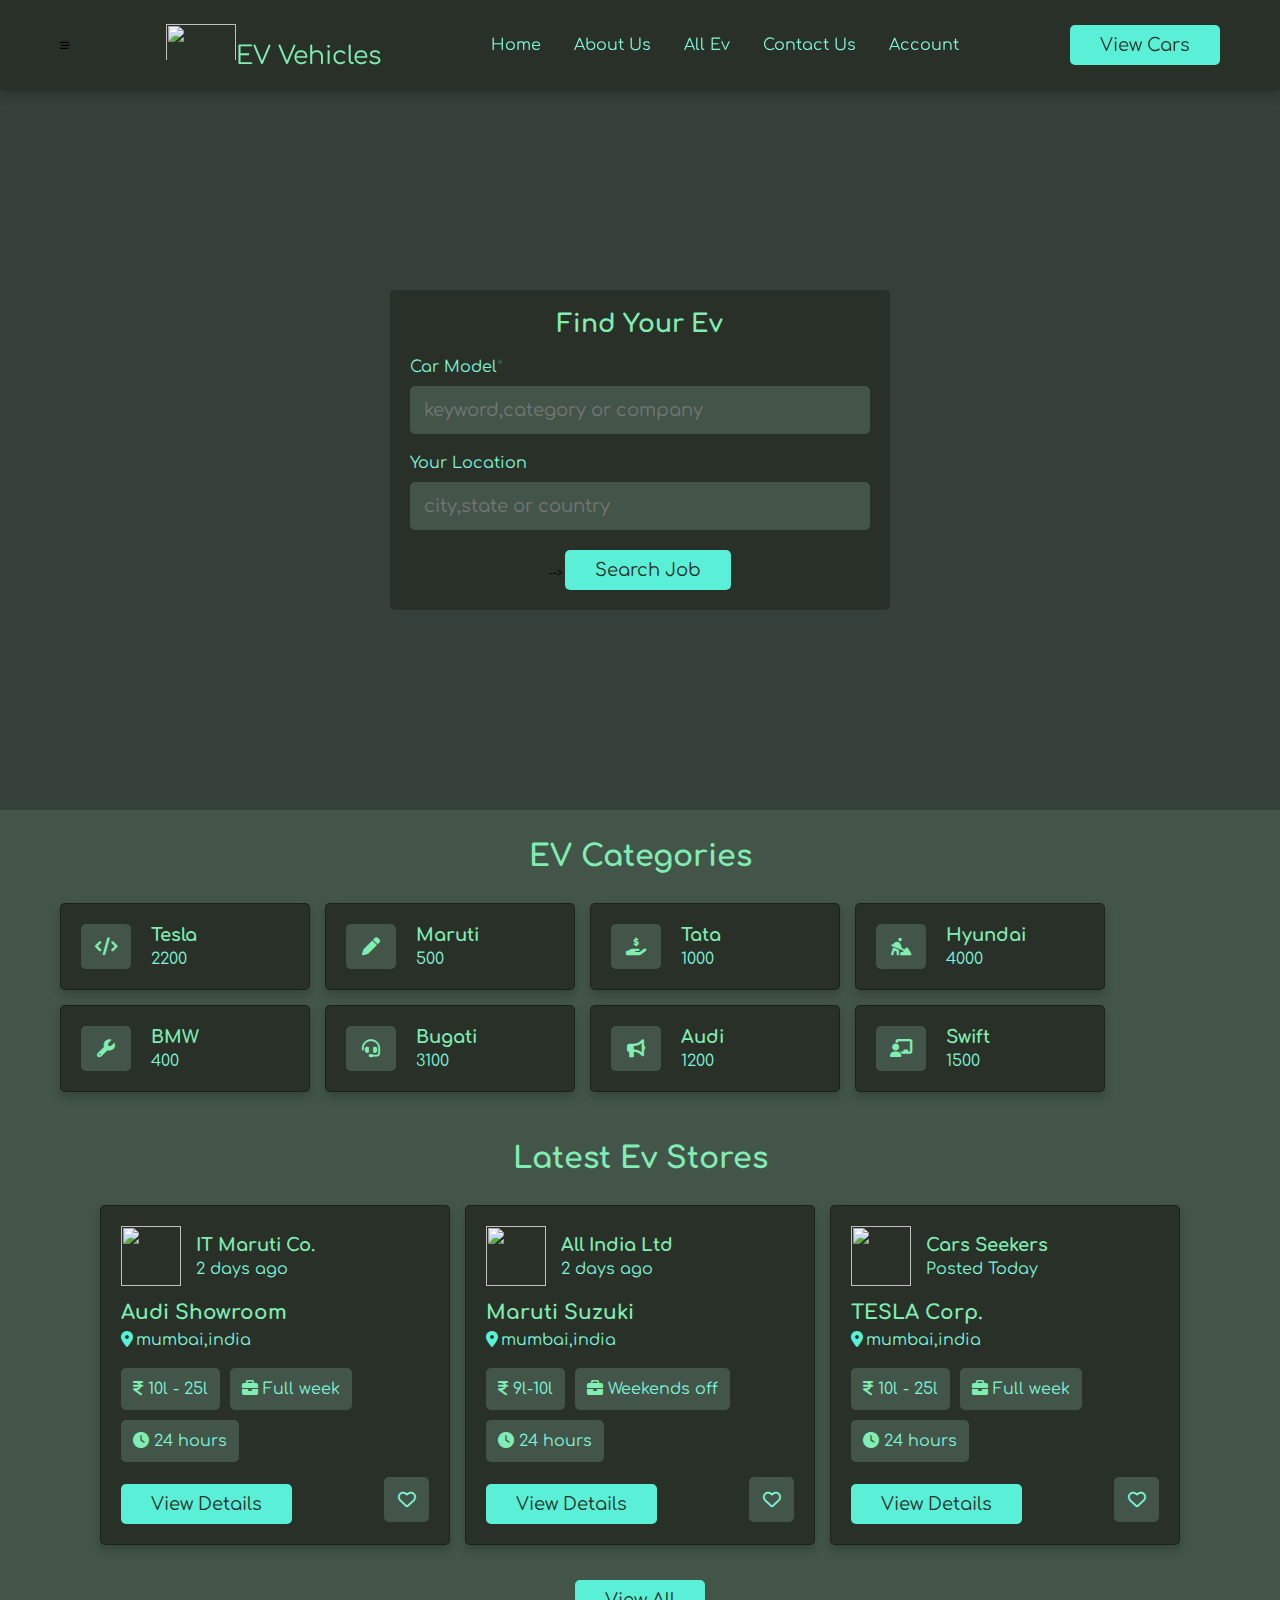
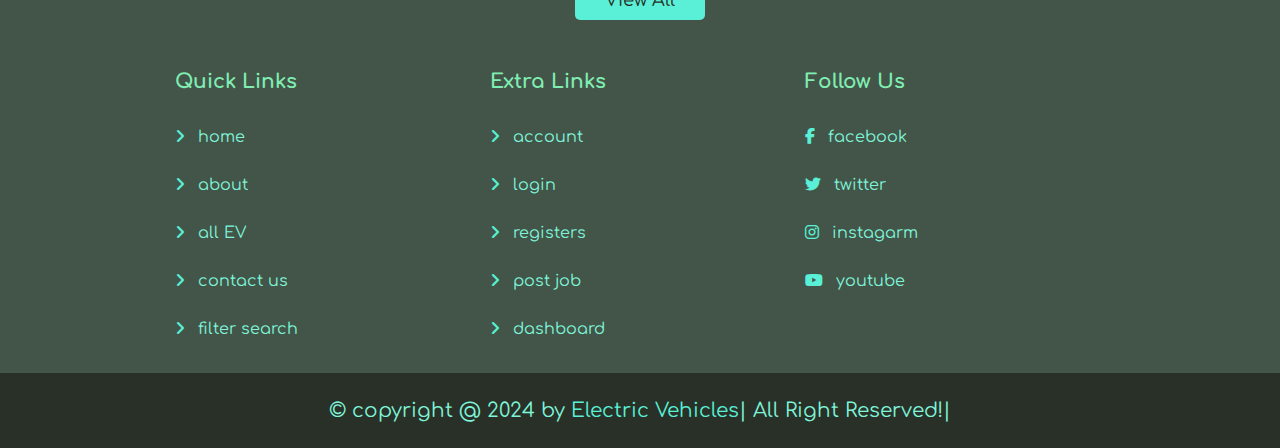
==== index.html @ ccff17e6 "Add files via upload" ====
<!DOCTYPE html>
<html lang="en">
<head>
    <meta charset="UTF-8">
    <meta name="viewport" content="width=device-width, initial-scale=1.0">
    <title>Document</title>
    <link rel="stylesheet" href="style.css">
</head>
<body>
    <header class="header">
        <section class="flex">
            <div class="fas fa-bars-staggered"></div>
            <a href="index.html" class="logo"><img class="A" src="image/image13.jpg">EV Vehicles</a>
            <nav class="navbar">
                <a href="index.html">home</a>
                <a href="about.html">about us</a>
                <a href="vehicles.html">all ev</a>
                <a href="contact.html">contact us</a>
                <a href="login.html">account</a>
            </nav>
            <a href="#" class="btn" onclick="alert('Job Post Will Be Shown')" style="margin-top:0;">View  Cars</a>
        </section>
    </header>
    <!-- header section -->
    <!--Home Section Starts-->
    <div class="home-container">
        <section class="home">
            <form action="" method="post" class="">
                <h3>find your ev</h3>
                <p>Car Model<span>*</span></p>
                <input type="text" name="title" placeholder="keyword,category or company" class="input" required
                    maxlength="20">
                <p>Your Location</p>
                <input type="text" name="location" placeholder="city,state or country" class="input" required
                    <!-- maxlength="50"> -->
                <input type="submit" onclick="alert('search successfull')" value="search job" name="search" class="btn">
            </form>
        </section>
    </div>
    <!--Home Section Ends-->
    <!--category section starts-->
    <section class="category">
        <h1 class="heading">
            EV categories
        </h1>
        <div class="box-container">
            <a href="#" class="box">
                <i class="fas fa-code"></i>
                <div>
                    <h3>
                        Tesla
                    </h3><span>2200 </span>
                </div>
            </a>
            <a href="#" class="box">
                <i class="fas fa-pen"></i>
                <div>
                    <h3>Maruti</h3>
                    <span>500 </span>
                </div>
            </a>
            </a>
            <a href="#" class="box">
                <i class="fas fa-hand-holding-dollar"></i>
                <div>
                    <h3>Tata</h3>
                    <span>1000 </span>
                </div>
            </a>
            </a>
            <a href="#" class="box">
                <i class="fas fa-person-digging"></i>
                <div>
                    <h3>Hyundai</h3>
                    <span>4000 </span>
                </div>
            </a>
            </a>
            <a href="#" class="box">
                <i class="fas fa-wrench"></i>
                <div>
                    <h3>BMW</h3>
                    <span>400 </span>
                </div>
            </a>
            </a>
            <a href="#" class="box">
                <i class="fas fa-headset"></i>
                <div>
                    <h3>Bugati</h3>
                    <span>3100 </span>
                </div>
            </a> </a>
            <a href="#" class="box">
                <i class="fas fa-bullhorn"></i>
                <div>
                    <h3>Audi</h3>
                    <span>1200 </span>
                </div>
            </a>
            </a>
            <a href="#" class="box">
                <i class="fas fa-chalkboard-user"></i>
                <div>
                    <h3>Swift</h3>
                    <span>1500 </span>
                </div>
            </a>
        </div>
    </section>
    <!--category section ends-->
    <!--jobs section starts-->
    <section class="jobs-container">
        <h1 class="heading">latest ev stores</h1>
        <div class="box-container">
            <div class="box">
                <div class="company">
                    <img src="image/image12.jpg" alt="">
                    <div>
                        <h3>IT maruti co.</h3>
                        <p>2 days ago</p>
                    </div>
                </div>
                <h3 class="job-title">Audi showroom</h3>
                <p class="location"><i class="fas fa-map-marker-alt"></i><span>mumbai,india</span></p>
                <div class="tags">
                    <p><i class="fas fa-indian-rupee-sign"></i><span>10l - 25l</span></p>
                    <p><i class="fas fa-briefcase"></i><span>Full week</span></p>
                    <p><i class="fas fa-clock"></i><span>24 hours</span></p>
                </div>
                <div class="flex-btn">
                    <a href="view_job.html" class="btn">view details</a>
                    <button type="submit" class="far fa-heart" name="save"></button>
                </div>
            </div>

            <div class="box">
                <div class="company">
                    <img src="image/image14.jpg" alt="">
                    <div>
                        <h3>All india ltd</h3>
                        <p>2 days ago</p>
                    </div>
                </div>
                <h3 class="job-title">Maruti Suzuki</h3>
                <p class="location"><i class="fas fa-map-marker-alt"></i><span>mumbai,india</span></p>
                <div class="tags">
                    <p><i class="fas fa-indian-rupee-sign"></i><span>9l-10l</span></p>
                    <p><i class="fas fa-briefcase"></i><span>Weekends off</span> </p>
                    <p><i class="fas fa-clock"></i><span>24 hours</span></p>
                </div>
                <div class="flex-btn">
                    <a href="view_job.html" class="btn">view details</a>
                    <button type="submit" class="far fa-heart" name="save"></button>
                </div>
            </div>
            <div class="box">
                <div class="company">
                    <img src="image/image3.cms" alt="">
                    <div>
                        <h3>Cars Seekers</h3>
                        <p>Posted Today</p>
                    </div>
                </div>
                <h3 class="job-title">TESLA corp.</h3>
                <p class="location"><i class="fas fa-map-marker-alt"></i><span>mumbai,india</span></p>
                <div class="tags">
                    <p><i class="fas fa-indian-rupee-sign"></i><span>10l - 25l</span></p>
                    <p><i class="fas fa-briefcase"></i><span>Full week</span> </p>
                    <p><i class="fas fa-clock"></i><span>24 hours</span></p>
                </div>
                <div class="flex-btn">
                    <a href="view_job.html" class="btn">view details</a>
                    <button type="submit" class="far fa-heart" name="save"></button>
                </div>
            </div>
        </div>
        <div style="text-align: center; margin-top:2.5rem ;">
            <a href="jobs.html" onclick="alert('Action took place successfull')" class="btn">View all</a>
        </div>

    </section>
    <!--jobs section ends-->
    <!--Footer section-->
    <footer class="footer">
        <section class="grid">
            <div class="box">
                <h3>quick links</h3>
                <a href="index.html">
                    <i class="fas fa-angle-right"></i> home
                </a>
                <a href="about.html">
                    <i class="fas fa-angle-right"></i> about
                </a>
                <a href="jobs.html">
                    <i class="fas fa-angle-right"></i> all EV
                </a>
                <a href="contact.html">
                    <i class="fas fa-angle-right"></i> contact us
                </a>
                <a href="#">
                    <i class="fas fa-angle-right"></i> filter search
                </a>
            </div>
            <div class="box">
                <h3>extra links</h3>
                <a href="#">
                    <i class="fas fa-angle-right"></i> account
                </a>
                <a href="#">
                    <i class="fas fa-angle-right"></i> login
                </a>
                <a href="#">
                    <i class="fas fa-angle-right"></i> registers
                </a>
                <a href="#">
                    <i class="fas fa-angle-right"></i> post job
                </a>
                <a href="#">
                    <i class="fas fa-angle-right"></i> dashboard
                </a>
            </div>
            <div class="box">
                <h3>follow us</h3>
                <a href="#">
                    <i class="fab fa-facebook-f"></i> facebook
                </a>
                <a href="#">
                    <i class="fab fa-twitter"></i> twitter
                </a>
                <a href="#">
                    <i class="fab fa-instagram"></i> instagarm
                </a>
                <a href="#">
                    <i class="fab fa-youtube"></i> youtube
                </a>


            </div>

        </section>
        <div class="credit">&copy; copyright @ 2024 by <span>Electric Vehicles</span>| All Right Reserved!|</div>
    </footer>


  
</body>

</html>
---- style.css ----
@import url("https://cdnjs.cloudflare.com/ajax/libs/font-awesome/6.4.2/css/all.min.css");
@import url('https://fonts.googleapis.com/css2?family=Comfortaa:wght@300;400;500;600;700&display=swap');

:root{
    --main-color:#59f0d7;
    --red:rgb(46, 105, 91);
    --light-color:#7ff4d8;
    --light-bg:#425548;
    --black:#80edb3;
    --white:#283028;
    --box-shadow:0 0.5rem 1rem rgba(0,0,0,.2);
    --border:.1rem solid rgba(0,0,0,.3);
}
*{
    font-family: 'Comfortaa',cursive;
    margin: 0;
    padding: 0;
    box-sizing: border-box;
    text-decoration: none;
    border: none;
    outline: none;

}
::selection{
    background-color: var(--white);
    color:var(--white);
}
::-webkit-scrollbar{
    width: 1rem;
    height: .5rem;
}
::-webkit-scrollbar-thumb{
    background-color:var(--main-color);
}
html{
    font-size:62.5% ;
    scroll-padding-top: 7rem;
    scroll-behavior: smooth;
}
body{
    background-color:var(--light-bg);

}

.A{
    height: 4rem;
    width: 7rem;
    padding-top: 0.4rem;
    object-fit: contain;
}
section{
    padding: 2rem;
    margin: 0 auto;
    max-width: 1200px;

}
.header{
    position: sticky;
    top:0;left:0;right:0;
    box-shadow: var(--box-shadow);
    z-index: 1000;
}
.header .flex{
    position: relative;
    display: flex;
    justify-content: flex-start;
    align-items: center;
}
#menu-btn{
    font-size: 3rem;
    color: var(--black);
    cursor: pointer;
    
}
.header .flex .logo{
    font-size: 2.5rem;
    color: var(--black);
}
.header .flex .logo i{
    margin-right: .5rem;
    color: var(--light-color);

}
.header .flex .navbar a{
    display: inline-block;
    padding: 1rem 1.5rem;
    font-size: 1.6rem;
    color: var(--light-color);
    border-radius: .5rem;
    text-transform: capitalize;
}
.header .flex .navbar a:hover{
    background-color: var(--main-color);
    color: var(--white);
}
.btn{
    display: inline-block;
    margin-top: 1rem;
    padding: 1rem 3rem;
    cursor: pointer;
    font-size: 1.8rem;
    color: var(--white);
    background-color: var(--main-color);
    border-radius: .5rem;
    text-transform: capitalize;
    text-align: center;
}
.btn:hover{
    background-color: var(--black);
}
.header{
    position: sticky;
    top:0;left:0;right: 0;
    background-color: var(--white);
    box-shadow: var(--box-shadow);
    z-index: 1000;

}
.header .flex{
    position: relative;
    display: flex;
    align-items: center;
    justify-content: space-between;
}

.home-container{
    background: url(image/ev.webp)rgba(49, 55, 53, 0.7) no-repeat;
    background-blend-mode:color;
    background-position: center;
    background-attachment: fixed;
    background-size: cover;
    
}
.home-container .home{
    min-height: 80vh;
    display: flex;
    align-items: center;
    justify-content: center;
}
.home-container .home form{
    background-color: var(--white);
    width: 50rem;
    border-radius: .5rem;
    padding: 2rem;
    text-align: center;
}
.home-container .home form h3{
    font-size: 2.5rem;
    color: var(--black);
    margin-bottom: 1rem;
    text-transform: capitalize;
}
.home-container .home form p{
    text-align: left;
    font-size: 1.6rem;
    color: var(--light-color);
    padding-top: 1rem;
}
.home-container .home form p span{
    color: var(--red);
}
.home-container .home form .input{
    width:100%;
    border-radius: .5rem;
    margin: 1rem 0;
    background-color: var(--light-bg);
    padding: 1.4rem;
    font-size: 1.8rem;
    color: var(--black);
}
.heading{
    text-align: center;
    margin-bottom: 2rem;
    font-size: 3rem;
    color: var(--black);
    text-transform: capitalize;
    padding:1rem 0 ;

}
.category .box-container{
    display: grid;
    grid-template-columns: repeat(auto-fit,25rem);
    align-items: flex-start;
    gap:1.5rem;
}
.category .box-container .box{
    border-radius: .5rem;
    box-shadow: var(--box-shadow);
    border: var(--border);
    padding:2rem ;
    background-color:var(--white);
    display: flex;
    align-items: center;
    gap:2rem;
}

.category .box-container .box i{
    height: 4.5rem;
    width: 5rem;
    line-height: 4.5rem;
    font-size: 1.8rem;
    color:var(--black);
    border-radius: .5rem;
    background-color: var(--light-bg);
    text-align: center;
}
.category .box-container .box h3{
    font-size: 1.8rem;
    text-transform: capitalize;
    color: var(--black);
    padding-bottom: .5rem;

}
.category .box-container .box span{
    color: var(--light-color);
    font-size: 1.6rem;

}
.category .box-container .box:hover{
    background-color:var(--black) ;

}
.category .box-container .box:hover h3{
    color: var(--white);
}
.category .box-container .box:hover span{
    color: var(--white);
}
.category .box-container .box:hover i{
    
    background-color: var(--white);
}
.flex-btn{
    display: flex;
    align-items: center;
    justify-content: space-between;
    column-gap: 1rem;
    flex-wrap: wrap;

}

/* footer-section */


.footer .grid{
    display: grid;
    grid-template-columns: repeat(auto-fit,30rem);
    gap:1.5rem;
    justify-content: center;
    align-items: flex-start;

}
.footer .grid .box h3{
    font-size: 2rem;
    color: var(--black);
    margin: 1rem 0;
    padding-bottom: 1rem;
    text-transform: capitalize;

}

.footer .grid .box a{
    display: block;
    padding: 1.5rem 0;
    font-size: 1.6rem;
    color:var(--light-color)
}
.footer .grid .box a i{
    color: var(--main-color);
    margin-right: .8rem ;
    transition: .2s linear;
}
.footer .grid .box a:hover i{
    margin-right: 2rem;
}
.footer .credit{
    text-align: center;
    padding:3rem 2rem;
    background-color: var(--white);
    font-size: 2rem;
    color: var(--light-color);
    line-height: 1.5rem;
}
.footer .credit span{
    color: var(--main-color);
    text-transform: capitalize;

}
@media (max-width:991px){
    html{
        font-size:55%;
    }
    .section-title{
        font-size: 5rem;
    }
}
@media (max-width:768px){
    #menu-btn{
        display: inline-block;
    }
    .header .flex .navbar{
        position: absolute;
        top:99%;left:0;right: 0;
        border-top:var(--border) ;
        background-color: var(--white);
        padding: 1rem .5rem;
        clip-path: polygon(0 0, 100% 0, 100% 0, 0 0);
        transition: .2s linear;


}
.header .flex .navbar.active{
    clip-path: polygon(100% 0, 0 0, 100% 100%);
}
.header .flex .navbar a{
    display: block;
    padding: 1.5rem 2rem;

}
.category .box-container{
    grid-template-columns: repeat(auto-fit,16.5rem);
}
.category .box-container .box{
    flex-flow: column;
    text-align: center;
}
.section-title{
    font-size: 4rem;
    padding: 4rem 2rem;
}
}
@media (max-width:450px){
    html{
        font-size: 45%;
    }
    .section-title{
        font-size: 3.5rem;
    }
}


.jobs-container .box-container{
    display: grid;
    grid-template-columns: repeat(auto-fit,35rem);
    gap: 1.5rem;
    align-items: flex-start;
    justify-content: center;
}
.jobs-container .box-container .box{
    background-color: var(--white);
    border-radius:0.5rem;
    border: var(--border);
    padding: 2rem;
    box-shadow: var(--box-shadow);
    overflow-x: hidden;



}
.jobs-container .box-container .box .company{
    display: flex;
    align-items: center;
    gap: 1.5rem;
    margin-bottom:1.5rem;



}
.jobs-container .box-container .box .company img{
    height: 6rem;
    width: 6rem;
    object-fit: contain;
}

.jobs-container .box-container .box .company h3{
    font-size: 1.8rem;
    color: var(--black);
    text-overflow: ellipsis;
    overflow-x: hidden;
    text-transform: capitalize;
    padding-bottom: .5rem;
}
.jobs-container .box-container .box .company p{
    color:var(--light-color);
    font-size: 1.6rem;
}
.jobs-container .box-container .box .job-title{
    font-size: 2rem;
    color: var(--black);
    text-transform: capitalize;
    overflow-x: hidden;
    text-overflow: ellipsis;
}
.jobs-container .box-container .box .location{
padding: .7rem 0;
font-size: 1.6rem;
color: var(--light-color);
}
.jobs-container .box-container .box .location i{
    margin-right: .3rem;
    color: var(--main-color);
}
.jobs-container .box-container .box .tags{
    display: flex;
    flex-wrap: wrap;
    gap: 1rem;
    margin: 1.2rem 0;
}
.jobs-container .box-container .box .tags p{
    padding: 1.2rem;
    border-radius: .5rem;
    background-color: var(--light-bg);
    font-size: 1.6rem;
    color: var(--light-color);
}
.jobs-container .box-container .box .tags p i{
   color: var(--black);
   margin-right: .5rem;

}
.jobs-container .box-container .box .fa-heart{
    background-color: var(--light-bg);
    border-radius: .5rem;
    color: var(--light-color);
    font-size: 1.8rem;
    cursor: pointer;
    height: 4.5rem;
    width: 4.5rem;
    line-height: 4.5rem;

}
.jobs-container .box-container .box .fa-heart:hover{
    background-color: var(--black);
    color: var(--white);
}
.about img{
    width:100%;
    margin-bottom: 1.5rem;
}
.about .box{
    background-color: var(--white);
    border-radius: .5rem;
    border: var(--border);
    padding: 2rem;
    box-shadow: var(--box-shadow);
}
.about .box h3{
    font-size: 2rem;
    color: var(--black);
    margin-bottom: 1rem;
    text-transform: capitalize;
}
.about .box p{
    padding: 1rem 0;
    line-height: 1.8;
    color: var(--light-color);
    font-size: 1.6rem;

}
.section-title{
    border-top: 1rem solid var(--main-color);
    border-bottom: 1rem solid var(--main-color);
    background-color: var(--black);
    text-align: center;
    padding: 6rem 2rem;
    font-size: 5rem;
    text-transform: capitalize;
}
.reviews .box-container{
    display: grid;
    grid-template-columns: repeat(auto-fit,35rem);
    gap:1.5rem;
    align-items: flex-start;
    justify-content: center;

}
.reviews .box-container .box{
    background-color: var(--white);
    box-shadow: var(--box-shadow);
    border: var(--border);
    border-radius: .5rem;
    padding: 2rem;
}
.reviews .box-container .box .stars{
    margin-bottom: 1.5rem;

}
.reviews .box-container .box .stars i{
    color: var(--main-color);
    font-size: 1.8rem;

}
.reviews .box-container .box .title{
    text-transform: capitalize;
    font-size: 2rem;
    color: var(--black);
    text-align: right;
}
.reviews .box-container .box p{
    text-align: right;
    font-size: 1.6rem;
    color: var(--light-color);
    padding: 1.8rem;
    line-height: 1.8;

}
.reviews .box-container .box .user{
    display: flex;
    gap:1.8rem;
    align-items: center;
}
.reviews .box-container .box .user img{
    height: 6rem;
    width: 6rem;
    border-radius: 50%;
    object-fit: cover;

}
.reviews .box-container .box .user h3{
    font-size: 2rem;
    color: var(--black);
    margin-bottom: .5rem;
    text-transform: capitalize;

}
.reviews .box-container .box .user span{
    color: var(--light-color);
    font-size: 1.6rem;
}
.job-filter form{
    background-color: var(--white);
    box-shadow: var(--box-shadow);
    border: var(--border);
    border-radius: .5rem;
    padding: 2rem;
}
.job-filter form .flex{
    display: flex;
    flex-wrap: wrap;
    column-gap: 1rem;
}
.job-filter form .flex .box{
    flex:1 1 40rem;
}
.job-filter form .flex .box p{
    font-size: 1.6rem;
    color: var(--light-color);

}
.job-filter form .flex .box p span{
    color:var(--red);
}
.job-filter form .flex .box .input{
    width: 100%;
    border-radius: .5rem;
    padding: 1.4rem;
    color: var(--black);
    margin: 1rem 0;
    background-color: var(--light-bg);
    font-size: 1.8rem;
}
.job-filter form .dropdown-container{
margin-top:1rem;
display:flex;
flex-wrap: wrap;
gap:1rem;

}

.job-filter form .dropdown-container .dropdown .output{
    width: 100%;
    background-color: var(--light-bg);
    border-radius: .5rem;
    padding: 1.4rem;
    font-size: 1.8rem;
    color: var(--black);
    text-align: center;
}
.job-filter form .dropdown-container .dropdown{
    flex:1 1 20rem;
    position: relative;
}


.job-filter form .dropdown-container .dropdown .output:placeholder-shown{
    text-transform: capitalize;

}

.job-filter form .dropdown-container .dropdown .lists{
    position: absolute;
    top:100%;left: 0;right: 0;
    background-color: var(--white);
    padding: 1rem;
    border-radius: .5rem;
    background-color: var(--white);
    border: var(--border);
    box-shadow: var(--box-shadow);
    z-index: 10;
    transition: .2s linear;
    transform: scaleY(0);
    transform-origin: top;
}
.job-filter form .dropdown-container .dropdown .lists .items{
    padding: 1.2rem 1.4rem;
    border-radius: .5rem;
    font-size: 1.6rem;
    color: var(--black);
    cursor: pointer;

}
.job-filter form .dropdown-container .dropdown .lists .items:hover{
    background-color: var(--light-bg);

}

.job-filter form .dropdown-container .dropdown .lists:hover,
.job-filter form .dropdown-container .dropdown:hover .lists,.job-filter form .dropdown-container .dropdown .output:focus + .lists,.job-filter .form .dropdown-container .dropdown .output:focus-within + .lists{
    transform: scaleY(1);
    transition: .2s linear;
}
.job-details .details{
    background-color: var(--white);
    border-radius: .5rem;
    border: var(--border);
    padding: 2rem;
    box-shadow: var(--box-shadow);
    overflow-x: hidden;
}
.job-details .details h3{
    margin-bottom: 1rem;
    font-size: 2rem;
    color: var(--black);
    text-transform: capitalize;
    overflow-x: hidden;
    text-overflow: ellipsis;
}
.job-details .details .job-info a{
    display: block;
    font-size: 1.6rem;
    color: var(--main-color);
    margin: .5rem 0;

}
.job-details .details .job-info a:hover{
    text-decoration: underline;
}
.job-details .details .job-info p{
    padding: 1rem 0;
    font-size: 1.6rem;
    color: var(--light-color);
}
.job-details .details .basic-details{
    background-color: var(--light-bg);
    margin: 1.5rem 0;
    border-radius: .5rem;
    padding: 2rem;
    padding-bottom: 0;
}
.job-details .details .basic-details p{
    color: var(--light-color);
    padding-bottom: 2rem;
    font-size: 1.6rem;
}
.job-details .details ul{
    margin: 1rem 0;
}
.job-details .details ul li{
    padding: 1rem 0;
    font-size: 1.6rem;
    color: var(--light-color);
    margin-left: 3rem;
}
.job-details .details .description{
    margin-top: 1.5rem;
}
.job-details .details ul{
    margin: 1rem 0;
}
.job-details .details .description p{
    font-size: 1.6rem;
    color: var(--light-color);
    line-height: 1.8;
    padding: .5rem 0;
}
.job-details .details .save:hover{
    background-color: var(--black);
}
.job-details .details .save{
    background-color: var(--light-bg);
    border-radius: .5rem;
    padding:1rem 1.5rem;
    cursor: pointer;
    font-size: 1.8rem;
    margin-top: 1.5rem;
}
.job-details .details .save i{
    margin-right: .5rem;
    color: var(--black);
}
.job-details .details .save span{
    color: var(--white);
}
.job-details .details .save:hover i{
    color: var(--white);
}
.job-details .details .save:hover span{
    color: var(--white);
}
.view-company .details{
    background-color: var(--white);
    box-shadow: var(--box-shadow);
    border: var(--border);
    padding: 2rem;

}
.view-company .details .info{
    max-width: 30rem;
    margin: 0 auto;
    border-radius: .5rem;
    background-color: var(--light-bg);
    padding: 3rem 2rem;
    text-align: center;
    margin-bottom: 2rem;
}
.view-company .details .info img{
    height: 10rem;
    width: 10rem;
    object-fit: contain;
    margin-bottom: 1rem;

}
.view-company .details .info h3{
    padding: 1rem 0;
    font-size: 2rem;
    color: var(--black);
}
.view-company .details .info p{
    font-size: 1.6rem;
    color: var(--light-color);
}
.view-company .details .description h3{
    font-size:1.6rem;
    color: var(--light-color);
}
.view-company .details .description{
    margin-top: 2rem;
}
.view-company .details .description h3{
    font-size: 2rem;
    color: var(--black);
    padding: 1rem 0;
}

.view-company .details .description p{
    padding: 5rem 0;
    font-size: 1.6rem;
    color: var(--light-color);
  
}
.view-company .details ul li{
    margin-left: 3rem;
    font-size: 1.6rem;
    color: var(--light-color);
    padding-top: 1.5rem;
}
.contact .box-container .box{
    background-color: var(--white);
    border: var(--border);
    border-radius: .5rem;
    box-shadow: var(--box-shadow);
    padding: 3rem 2rem;
    text-align: center;
}
.contact .box-container{
    display: grid;
    grid-template-columns: repeat(auto-fit,35rem);
    gap:1.5rem;
    align-items: flex-start;
   justify-content: center;
}
.contact .box-container .box i{
    height: 4.5rem;
    width: 5rem;
    line-height: 4.5rem;
    font-size: 2rem;
    color: var(--white);
    background-color: var(--black);
    border-radius: .5rem;
    margin-bottom: 2rem;
}
.contact .box-container .box a{
    display: block;
    padding-top: .5rem;
    font-size: 1.6rem;
    color: var(--light-color);
    line-height: 1.5;
}
.contact form{
    margin-top: 2rem;
    background-color: var(--white);
    border: var(--border);
    border-radius: .5rem;
    box-shadow: var(--box-shadow);
    padding: 3rem 2rem;
    text-align: center;
}
.contact form h3{
    font-size: 2.5rem;
    color: var(--black);
    text-transform: capitalize;
    margin-bottom: 1rem;
}
.contact form .flex{
    display: flex;
    flex-wrap: wrap;
    column-gap: 1rem;
}
.contact form .flex .box{
flex:1 1 40rem;
}
.contact form .input{
    width: 100%;
    border-radius: .5rem;
    padding: 1.4rem;
    color:var(--black);
    font-size: 1.8rem;
    background-color: var(--light-bg);
    margin: 1rem 0;
}
.contact form p{
    text-align: left;
    font-size: 1.6rem;
    padding-top: 1rem;
    color:var(--light-color);
}
.contact form p span{
    color:var(--red);
}
.contact form textarea{
    height: 15rem;
    resize:none;
}
.account-form-container{
    background: url(image/image2.webp),rgba(27, 54, 39, 0.7) no-repeat;
    background-size: cover;
    background-position: center;
    background-attachment: fixed;
    background-blend-mode: color;
}
.account-form-container .account-form{
    min-height: 80vh;
    display: flex;
    align-items: center;
    justify-content: center;
}
.account-form-container .account-form form{
    background-color: var(--white);
    border-radius: .5rem;
    padding:3rem 2rem;
    width: 50rem;
    text-align: center;
    
}
.account-form-container .account-form form h3{
    font-size:2.5rem;
    color: var(--black);
    text-transform: capitalize;
    margin-bottom: 1rem;
}
.account-form-container .account-form form .input{
    width: 100%;
    margin: 1rem 0;
    font-size: 1.8rem;
    padding: 1.4rem;
    background-color: var(--light-bg);
    border-radius: .5rem;
}
.account-form-container .account-form form p{
    padding: 1rem 0;
    font-size: 1.6rem;
    color: var(--light-color);
}
.account-form-container .account-form form p a{
    color: var(--main-color);
}
.account-form-container .account-form form p a{
    color:var(--main-color);
}
.account-form-container .account-form form p a:hover{
    color: var(--black);
    text-decoration: underline;
}
pre{
font-size:20px;
}
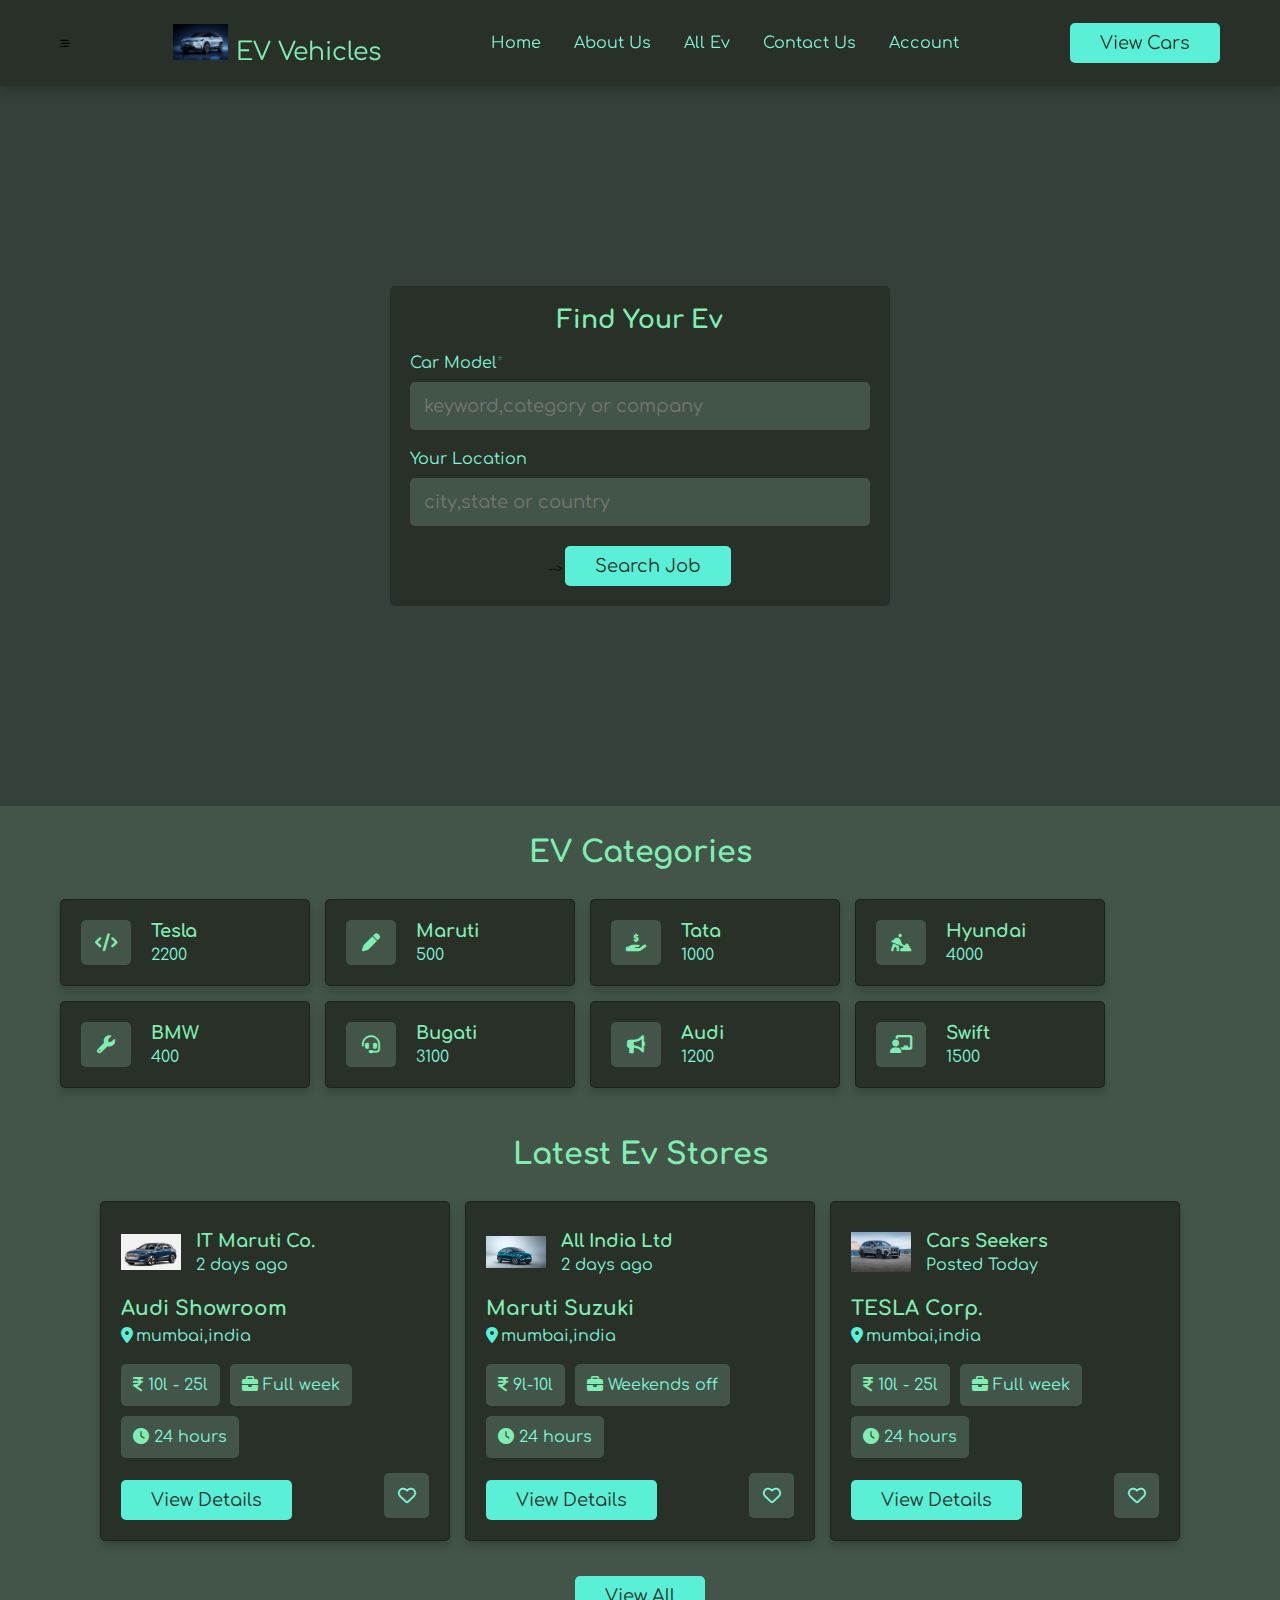
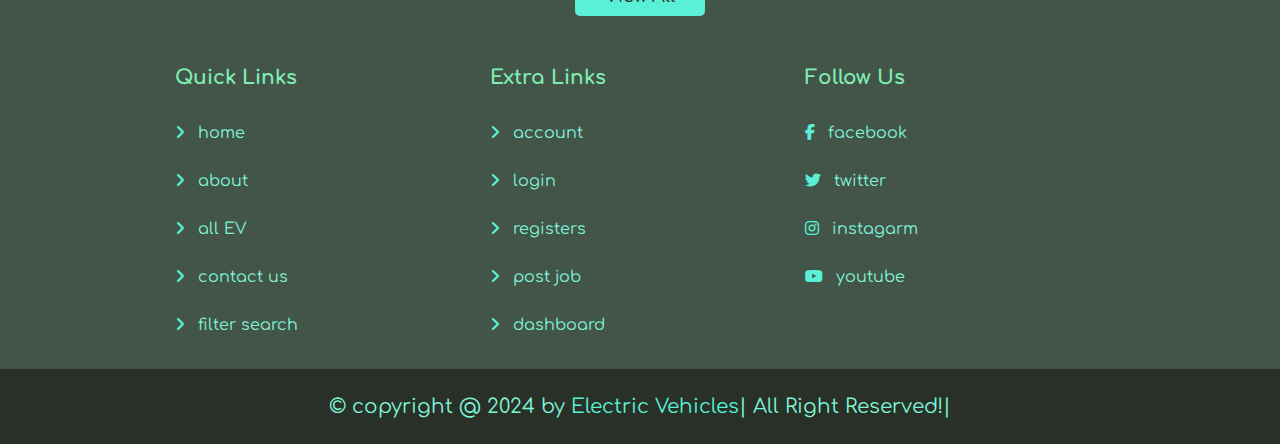
==== commit cc2c9fa6: "Update index.html" ====
--- a/index.html
+++ b/index.html
@@ -10,7 +10,7 @@
     <header class="header">
         <section class="flex">
             <div class="fas fa-bars-staggered"></div>
-            <a href="index.html" class="logo"><img class="A" src="image/image13.jpg">EV Vehicles</a>
+            <a href="index.html" class="logo"><img class="A" src="image13.jpg">EV Vehicles</a>
             <nav class="navbar">
                 <a href="index.html">home</a>
                 <a href="about.html">about us</a>
@@ -115,7 +115,7 @@
         <div class="box-container">
             <div class="box">
                 <div class="company">
-                    <img src="image/image12.jpg" alt="">
+                    <img src="image12.jpg" alt="">
                     <div>
                         <h3>IT maruti co.</h3>
                         <p>2 days ago</p>
@@ -129,14 +129,14 @@
                     <p><i class="fas fa-clock"></i><span>24 hours</span></p>
                 </div>
                 <div class="flex-btn">
-                    <a href="view_job.html" class="btn">view details</a>
+                    <a href="view_details1.html" class="btn">view details</a>
                     <button type="submit" class="far fa-heart" name="save"></button>
                 </div>
             </div>
 
             <div class="box">
                 <div class="company">
-                    <img src="image/image14.jpg" alt="">
+                    <img src="image14.jpg" alt="">
                     <div>
                         <h3>All india ltd</h3>
                         <p>2 days ago</p>
@@ -150,13 +150,13 @@
                     <p><i class="fas fa-clock"></i><span>24 hours</span></p>
                 </div>
                 <div class="flex-btn">
-                    <a href="view_job.html" class="btn">view details</a>
+                    <a href="view_details1.html" class="btn">view details</a>
                     <button type="submit" class="far fa-heart" name="save"></button>
                 </div>
             </div>
             <div class="box">
                 <div class="company">
-                    <img src="image/image3.cms" alt="">
+                    <img src="image3.cms" alt="">
                     <div>
                         <h3>Cars Seekers</h3>
                         <p>Posted Today</p>
@@ -170,13 +170,13 @@
                     <p><i class="fas fa-clock"></i><span>24 hours</span></p>
                 </div>
                 <div class="flex-btn">
-                    <a href="view_job.html" class="btn">view details</a>
+                    <a href="view_details1.html" class="btn">view details</a>
                     <button type="submit" class="far fa-heart" name="save"></button>
                 </div>
             </div>
         </div>
         <div style="text-align: center; margin-top:2.5rem ;">
-            <a href="jobs.html" onclick="alert('Action took place successfull')" class="btn">View all</a>
+            <a href="vehicles.html" onclick="alert('Action took place successfull')" class="btn">View all</a>
         </div>
 
     </section>
@@ -246,4 +246,4 @@
   
 </body>
 
-</html>+</html>
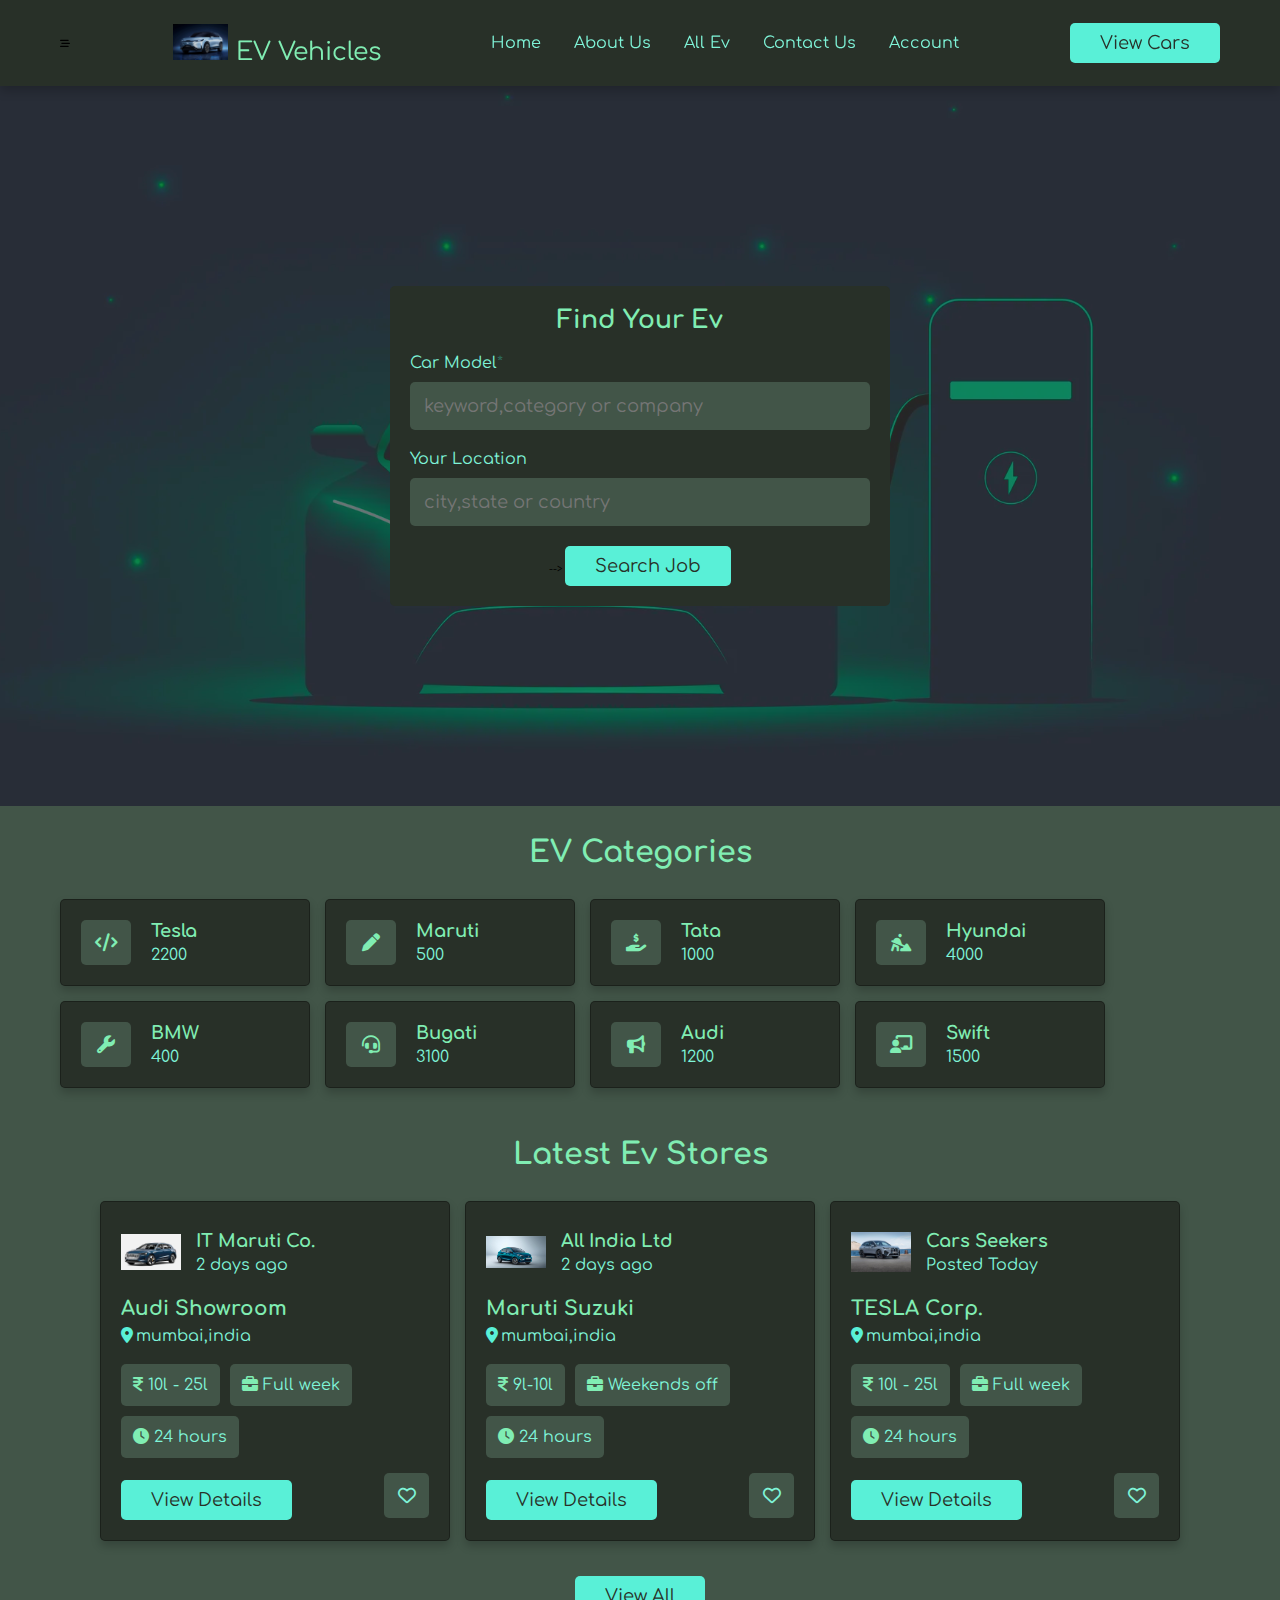
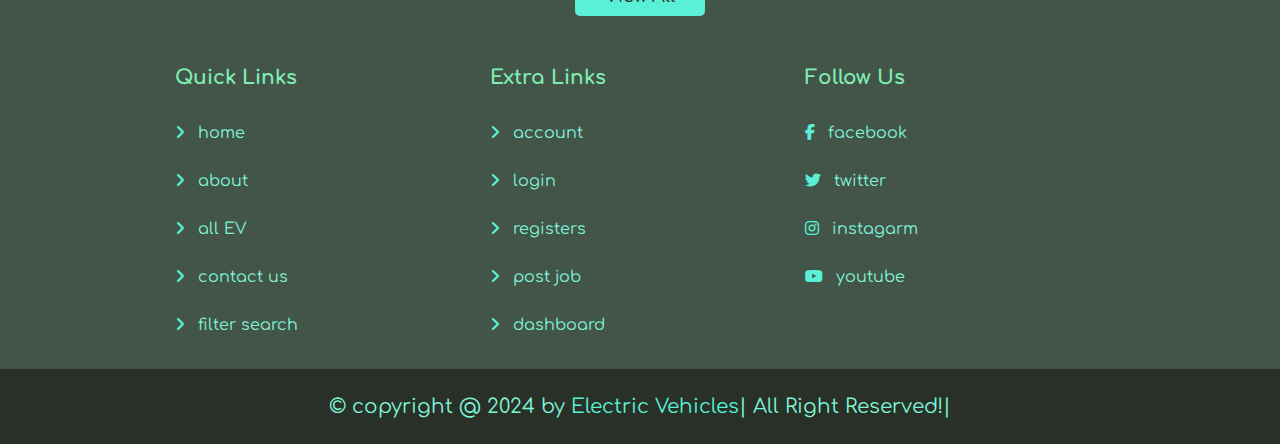
==== commit 300164fc: "Update index.html" ====
--- a/index.html
+++ b/index.html
@@ -3,7 +3,7 @@
 <head>
     <meta charset="UTF-8">
     <meta name="viewport" content="width=device-width, initial-scale=1.0">
-    <title>Document</title>
+    <title>Elevtric Vehicles</title>
     <link rel="stylesheet" href="style.css">
 </head>
 <body>
--- a/style.css
+++ b/style.css
@@ -124,7 +124,7 @@
 }
 
 .home-container{
-    background: url(image/ev.webp)rgba(49, 55, 53, 0.7) no-repeat;
+    background: url(ev.webp) rgba(49, 55, 53, 0.7) no-repeat;
     background-blend-mode:color;
     background-position: center;
     background-attachment: fixed;
@@ -842,7 +842,7 @@
     resize:none;
 }
 .account-form-container{
-    background: url(image/image2.webp),rgba(27, 54, 39, 0.7) no-repeat;
+    background: url(image2.webp),rgba(27, 54, 39, 0.7) no-repeat;
     background-size: cover;
     background-position: center;
     background-attachment: fixed;
@@ -893,4 +893,4 @@
 }
 pre{
 font-size:20px;
-}+}
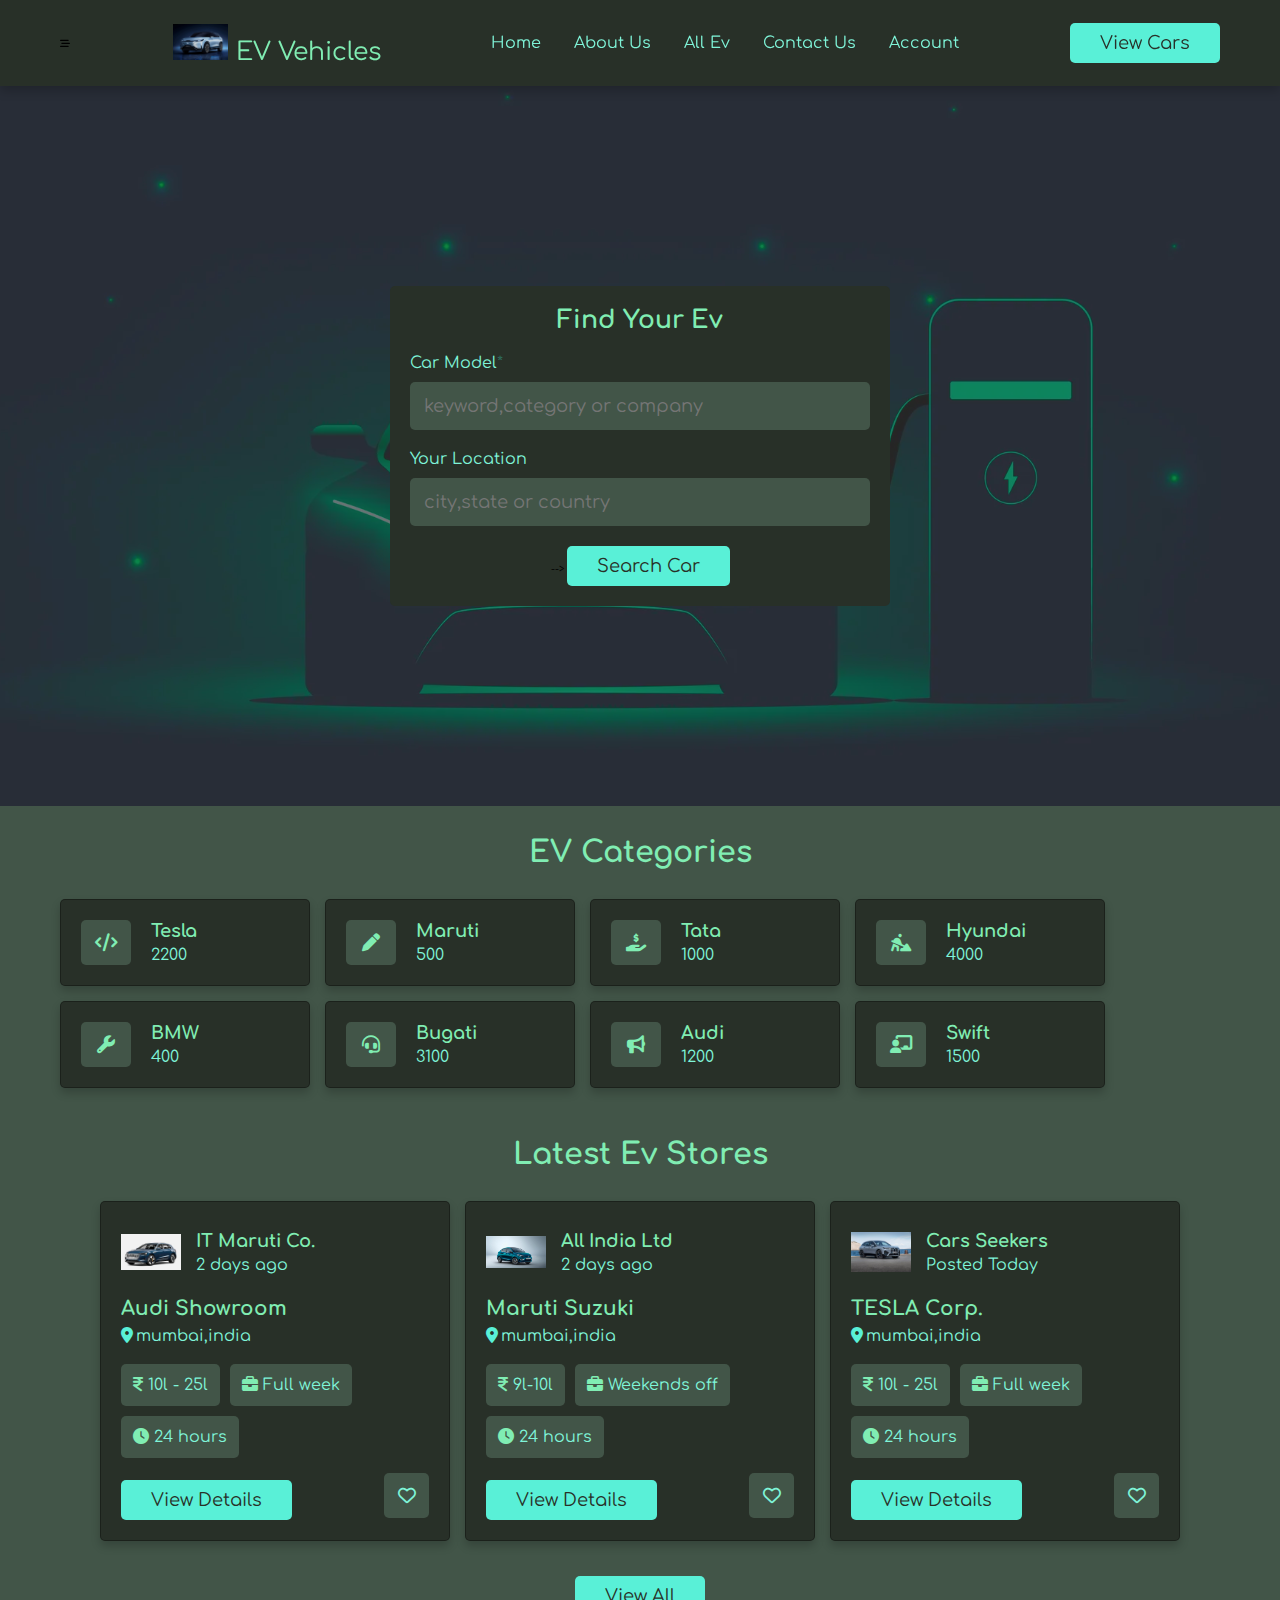
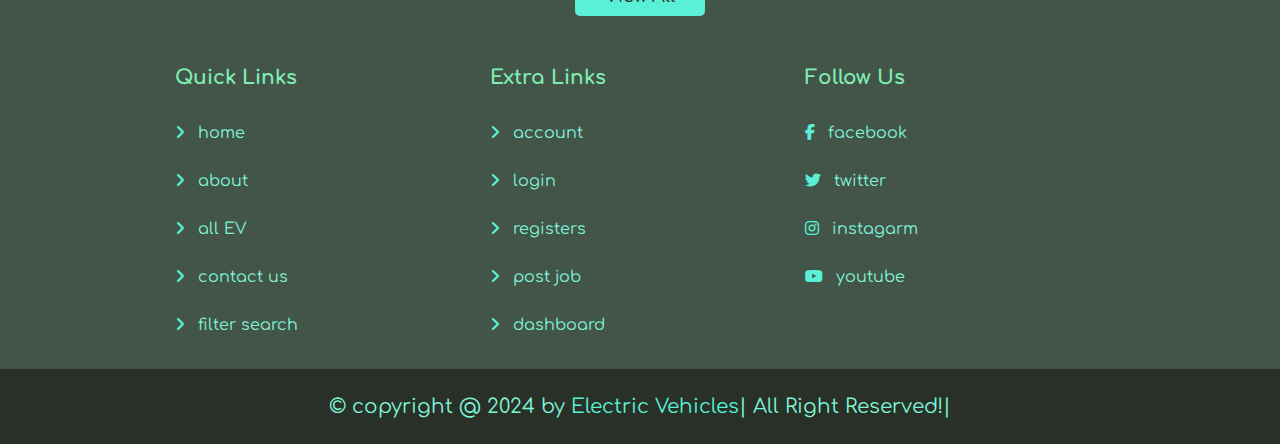
==== commit 6051eadd: "Update index.html" ====
--- a/index.html
+++ b/index.html
@@ -33,7 +33,7 @@
                 <p>Your Location</p>
                 <input type="text" name="location" placeholder="city,state or country" class="input" required
                     <!-- maxlength="50"> -->
-                <input type="submit" onclick="alert('search successfull')" value="search job" name="search" class="btn">
+                <input type="submit" onclick="alert('search successfull')" value="search car" name="search" class="btn">
             </form>
         </section>
     </div>
